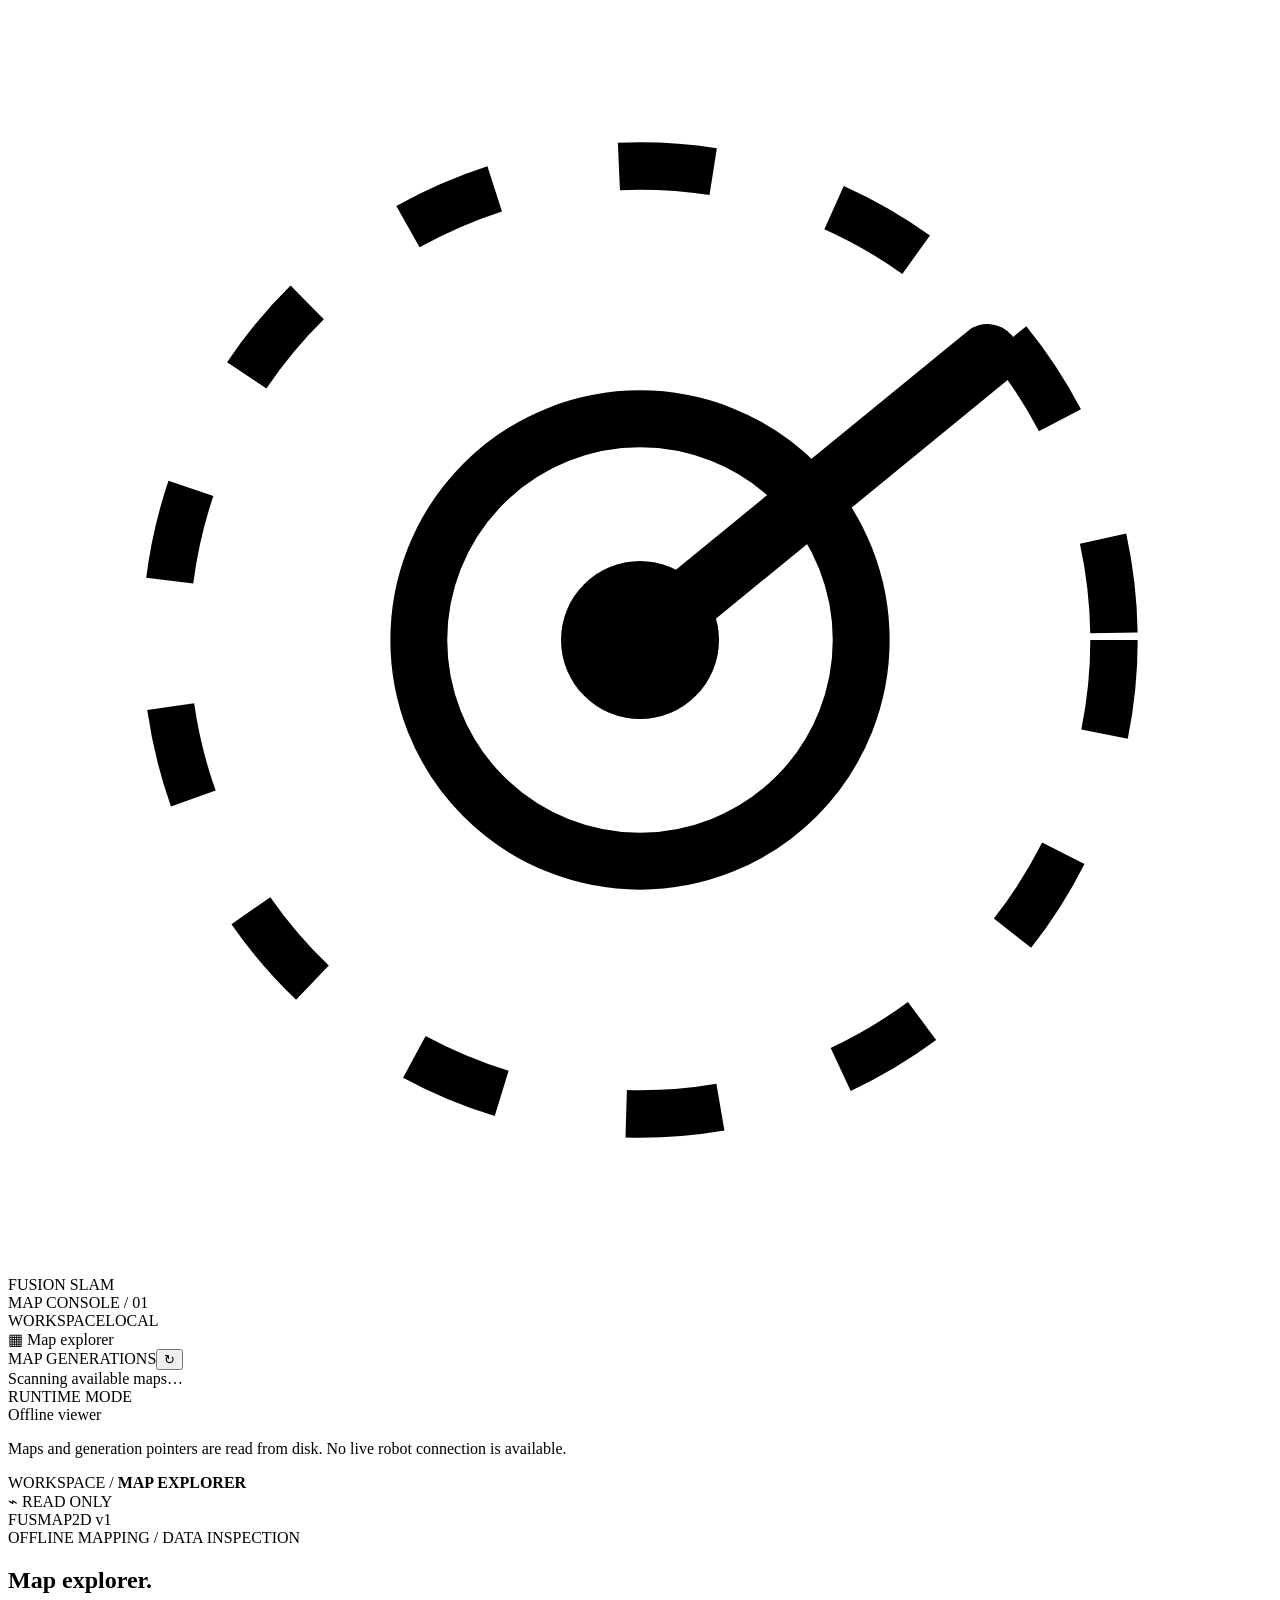
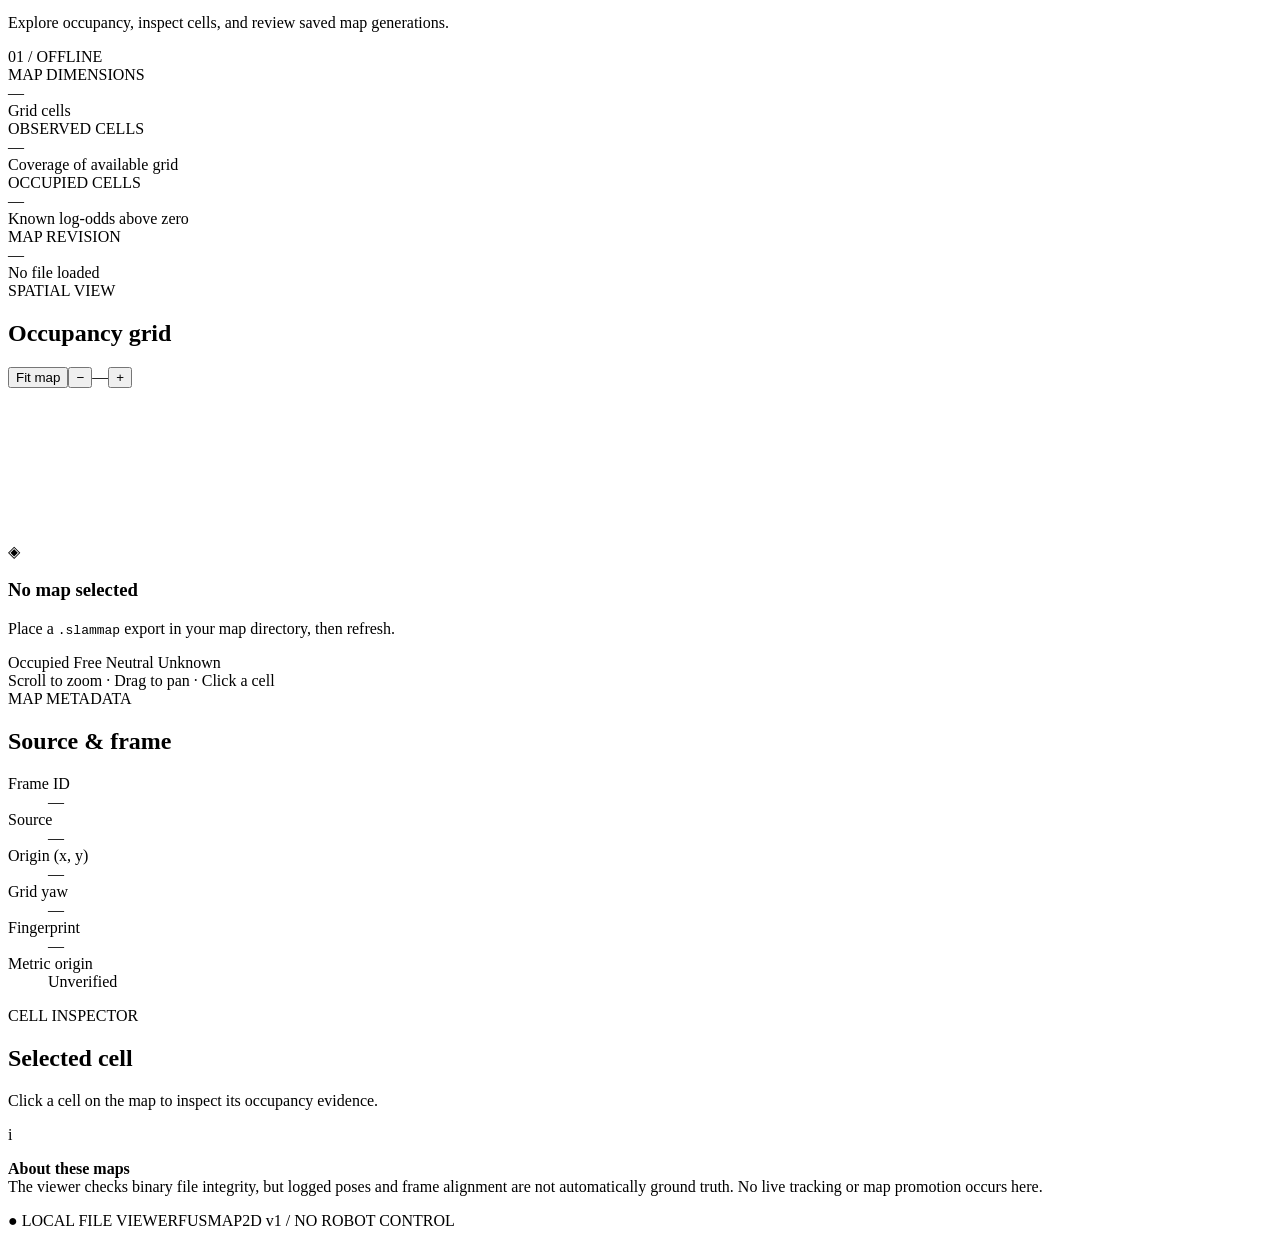
==== apps/demo/web/static/index.html @ 89f3519d "refactor(demo): relocate map viewer into apps/demo and add root Docker build/test/demo stages" ====
<!doctype html>
<html lang="en">
<head>
  <meta charset="utf-8">
  <meta name="viewport" content="width=device-width, initial-scale=1">
  <meta name="theme-color" content="#091322">
  <title>2D Fusion SLAM — Map Console</title>
  <link rel="stylesheet" href="/styles.css">
  <script src="/app.js" defer></script>
</head>
<body>
  <div class="app-shell">
    <aside class="sidebar" aria-label="Map navigation">
      <div class="brand">
        <div class="brand-mark" aria-hidden="true">
          <svg viewBox="0 0 40 40" fill="none"><circle cx="20" cy="20" r="15" stroke="currentColor" stroke-width="1.5" stroke-dasharray="3 4"/><circle cx="20" cy="20" r="7" stroke="currentColor" stroke-width="1.8"/><path d="M20 20 31 11" stroke="currentColor" stroke-width="2" stroke-linecap="round"/><circle cx="20" cy="20" r="2.5" fill="currentColor"/></svg>
        </div>
        <div><div class="brand-name">FUSION <span>SLAM</span></div><div class="brand-caption">MAP CONSOLE / 01</div></div>
      </div>
      <div class="sidebar-section">
        <div class="label-heading"><span>WORKSPACE</span><span class="tiny-tag">LOCAL</span></div>
        <div class="nav-active"><span class="nav-icon">▦</span> Map explorer <span class="nav-marker"></span></div>
      </div>
      <div class="sidebar-section maps-section">
        <div class="section-heading"><span>MAP GENERATIONS</span><button id="refresh" class="icon-btn" type="button" aria-label="Refresh map directory" title="Refresh map directory">↻</button></div>
        <div id="map-list" class="map-list" aria-live="polite"><div class="list-placeholder">Scanning available maps…</div></div>
      </div>
      <div class="side-footer">
        <div class="side-footer-eyebrow">RUNTIME MODE</div>
        <div class="offline-status"><span class="pulse-dot"></span> Offline viewer</div>
        <p>Maps and generation pointers are read from disk. No live robot connection is available.</p>
      </div>
    </aside>

    <main class="main-area">
      <header class="topbar">
        <div class="breadcrumb">WORKSPACE <span>/</span> <strong>MAP EXPLORER</strong></div>
        <div class="top-actions"><div class="read-only-pill"><span class="lock-icon" aria-hidden="true">⌁</span> READ ONLY</div><div id="clock-status" class="top-status">FUSMAP2D v1</div></div>
      </header>
      <div class="workspace">
        <section class="heading-block">
          <div class="eyebrow">OFFLINE MAPPING / DATA INSPECTION</div>
          <div class="title-line"><div><h1>Map explorer<span class="accent-dot">.</span></h1><p>Explore occupancy, inspect cells, and review saved map generations.</p></div><span class="mode-label">01 / OFFLINE</span></div>
        </section>
        <div id="warning" class="warning" role="status" hidden></div>
        <section class="summary-grid" aria-label="Map statistics">
          <div class="stat"><span class="stat-label">MAP DIMENSIONS</span><div class="stat-value" id="stat-size">—</div><span class="stat-sub" id="stat-resolution">Grid cells</span></div>
          <div class="stat"><span class="stat-label">OBSERVED CELLS</span><div class="stat-value" id="stat-known">—</div><span class="stat-sub" id="stat-known-fraction">Coverage of available grid</span></div>
          <div class="stat"><span class="stat-label">OCCUPIED CELLS</span><div class="stat-value" id="stat-occupied">—</div><span class="stat-sub">Known log-odds above zero</span></div>
          <div class="stat"><span class="stat-label">MAP REVISION</span><div class="stat-value" id="stat-revision">—</div><span class="stat-sub" id="stat-verified">No file loaded</span></div>
        </section>
        <section class="content-grid">
          <div class="map-panel">
            <div class="panel-header"><div><div class="panel-kicker">SPATIAL VIEW</div><h2 id="map-title">Occupancy grid</h2></div><div class="map-tools"><button id="fit" class="tool-button" title="Fit map to view" type="button">Fit map</button><button id="zoom-out" class="tool-button square" title="Zoom out" aria-label="Zoom out" type="button">−</button><span id="zoom-readout" class="zoom-readout">—</span><button id="zoom-in" class="tool-button square" title="Zoom in" aria-label="Zoom in" type="button">+</button></div></div>
            <div id="map-stage" class="map-stage" tabindex="0" aria-label="Interactive map; drag to pan, scroll to zoom, click to inspect a cell">
              <canvas id="map-canvas" role="img" aria-label="Rendered authoritative occupancy map"></canvas>
              <div id="map-empty" class="map-empty"><div class="empty-graphic"><span>◈</span><span class="orbit"></span></div><h3>No map selected</h3><p>Place a <code>.slammap</code> export in your map directory, then refresh.</p></div>
              <div class="map-overlay" id="map-overlay" hidden><span class="overlay-dot"></span> GRID FRAME · Y UP</div>
            </div>
            <div class="map-foot"><div class="legend"><span><i class="key occupied"></i> Occupied</span><span><i class="key free"></i> Free</span><span><i class="key uncertain"></i> Neutral</span><span><i class="key unknown"></i> Unknown</span></div><div class="map-hint">Scroll to zoom · Drag to pan · Click a cell</div></div>
          </div>
          <aside class="inspector">
            <section class="detail-card"><div class="panel-kicker">MAP METADATA</div><h2>Source &amp; frame</h2><dl class="detail-list"><div><dt>Frame ID</dt><dd id="meta-frame">—</dd></div><div><dt>Source</dt><dd id="meta-source">—</dd></div><div><dt>Origin (x, y)</dt><dd id="meta-origin">—</dd></div><div><dt>Grid yaw</dt><dd id="meta-yaw">—</dd></div><div><dt>Fingerprint</dt><dd id="meta-fingerprint" class="monospace">—</dd></div><div><dt>Metric origin</dt><dd id="meta-calibrated">Unverified</dd></div></dl></section>
            <section class="detail-card cell-card"><div class="panel-kicker">CELL INSPECTOR</div><h2>Selected cell</h2><p class="cell-prompt" id="cell-prompt">Click a cell on the map to inspect its occupancy evidence.</p><dl class="detail-list" id="cell-details" hidden><div><dt>Grid coordinates</dt><dd id="cell-xy">—</dd></div><div><dt>World coordinates</dt><dd id="cell-world">—</dd></div><div><dt>Observed</dt><dd id="cell-observed">—</dd></div><div><dt>Occupancy probability</dt><dd id="cell-prob">—</dd></div><div><dt>Log-odds</dt><dd id="cell-logodds">—</dd></div></dl></section>
            <section class="notice-card"><div class="notice-dot">i</div><p><strong>About these maps</strong><br>The viewer checks binary file integrity, but logged poses and frame alignment are not automatically ground truth. No live tracking or map promotion occurs here.</p></section>
          </aside>
        </section>
        <footer class="bottom-bar"><span><span class="green-dot">●</span> LOCAL FILE VIEWER</span><span>FUSMAP2D v1 <span class="sep">/</span> NO ROBOT CONTROL</span></footer>
      </div>
    </main>
  </div>
</body>
</html>
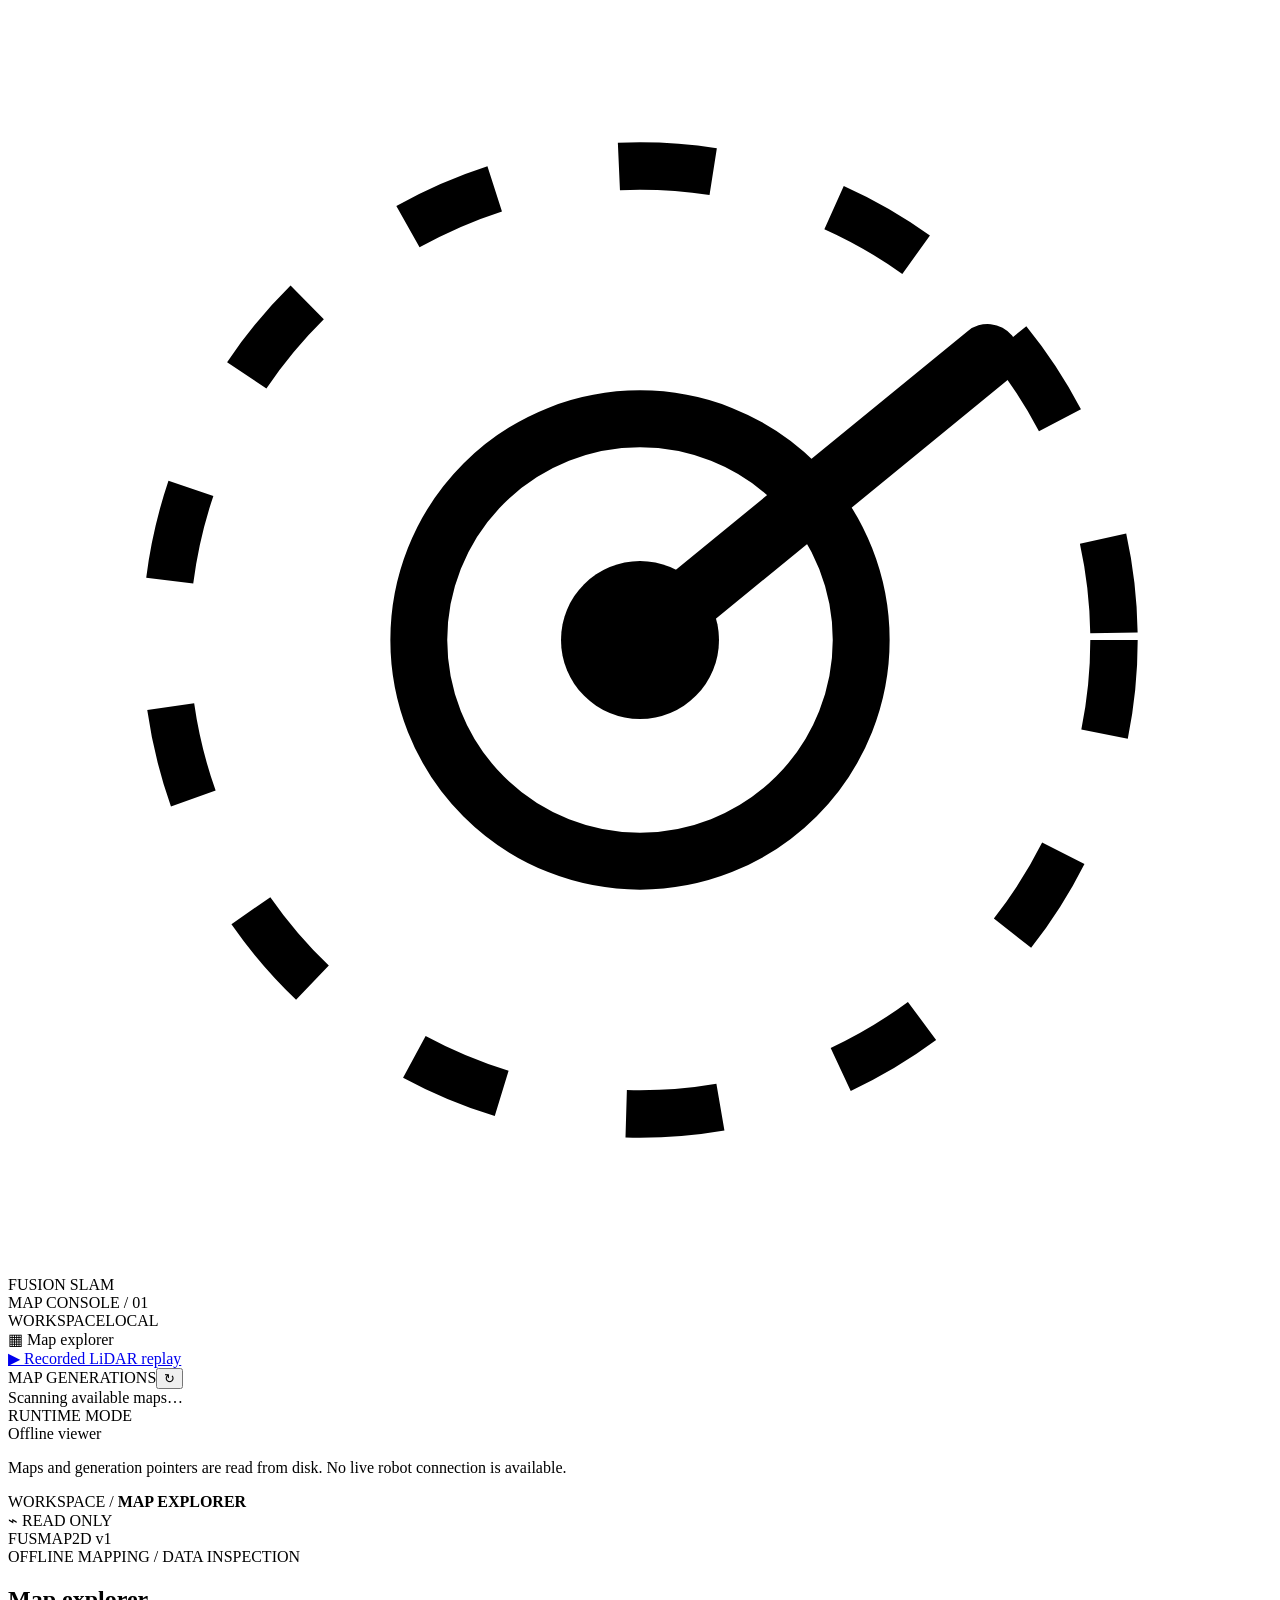
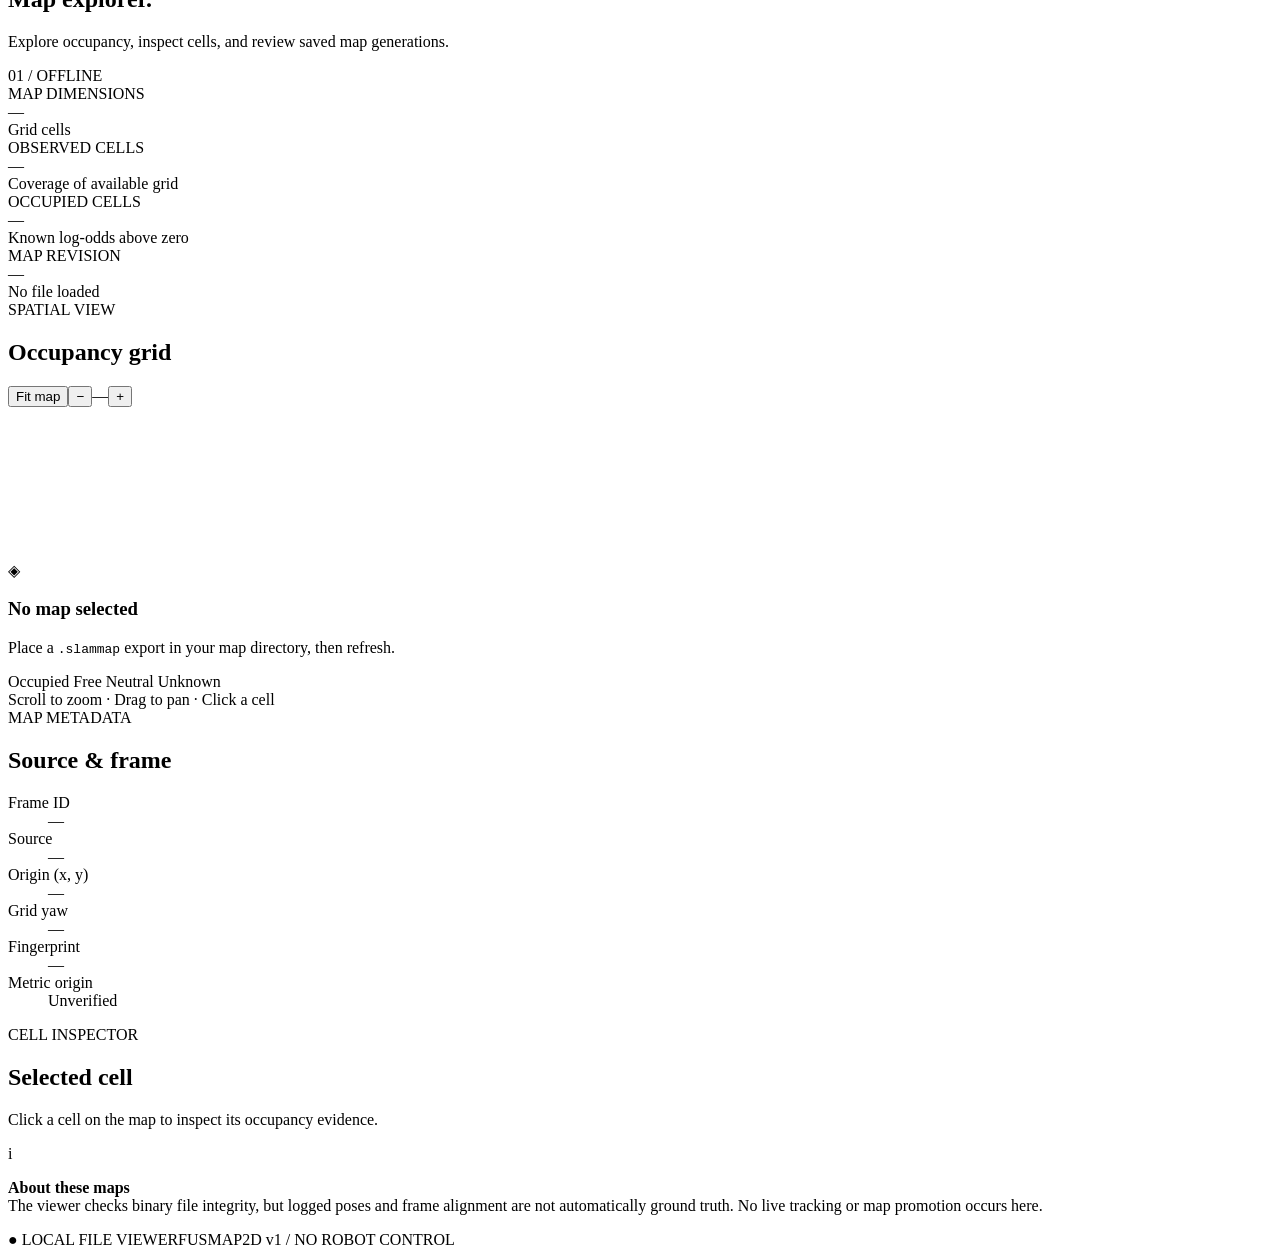
==== commit 02f3cc2d: "feat(demo): interactive CARMEN LiDAR session replay with bounded read-only API" ====
--- a/apps/demo/web/static/index.html
+++ b/apps/demo/web/static/index.html
@@ -19,7 +19,7 @@
       </div>
       <div class="sidebar-section">
         <div class="label-heading"><span>WORKSPACE</span><span class="tiny-tag">LOCAL</span></div>
-        <div class="nav-active"><span class="nav-icon">▦</span> Map explorer <span class="nav-marker"></span></div>
+        <div class="nav-active"><span class="nav-icon">▦</span> Map explorer <span class="nav-marker"></span></div><a class="replay-nav" href="/replay">▶ Recorded LiDAR replay</a>
       </div>
       <div class="sidebar-section maps-section">
         <div class="section-heading"><span>MAP GENERATIONS</span><button id="refresh" class="icon-btn" type="button" aria-label="Refresh map directory" title="Refresh map directory">↻</button></div>
@@ -43,6 +43,7 @@
           <div class="title-line"><div><h1>Map explorer<span class="accent-dot">.</span></h1><p>Explore occupancy, inspect cells, and review saved map generations.</p></div><span class="mode-label">01 / OFFLINE</span></div>
         </section>
         <div id="warning" class="warning" role="status" hidden></div>
+        <div id="synthetic-note" class="synthetic-note" role="status" hidden>Sample map — schematic synthetic workshop, not measured LiDAR or a verified world frame. Replace it with your own .slammap file.</div>
         <section class="summary-grid" aria-label="Map statistics">
           <div class="stat"><span class="stat-label">MAP DIMENSIONS</span><div class="stat-value" id="stat-size">—</div><span class="stat-sub" id="stat-resolution">Grid cells</span></div>
           <div class="stat"><span class="stat-label">OBSERVED CELLS</span><div class="stat-value" id="stat-known">—</div><span class="stat-sub" id="stat-known-fraction">Coverage of available grid</span></div>
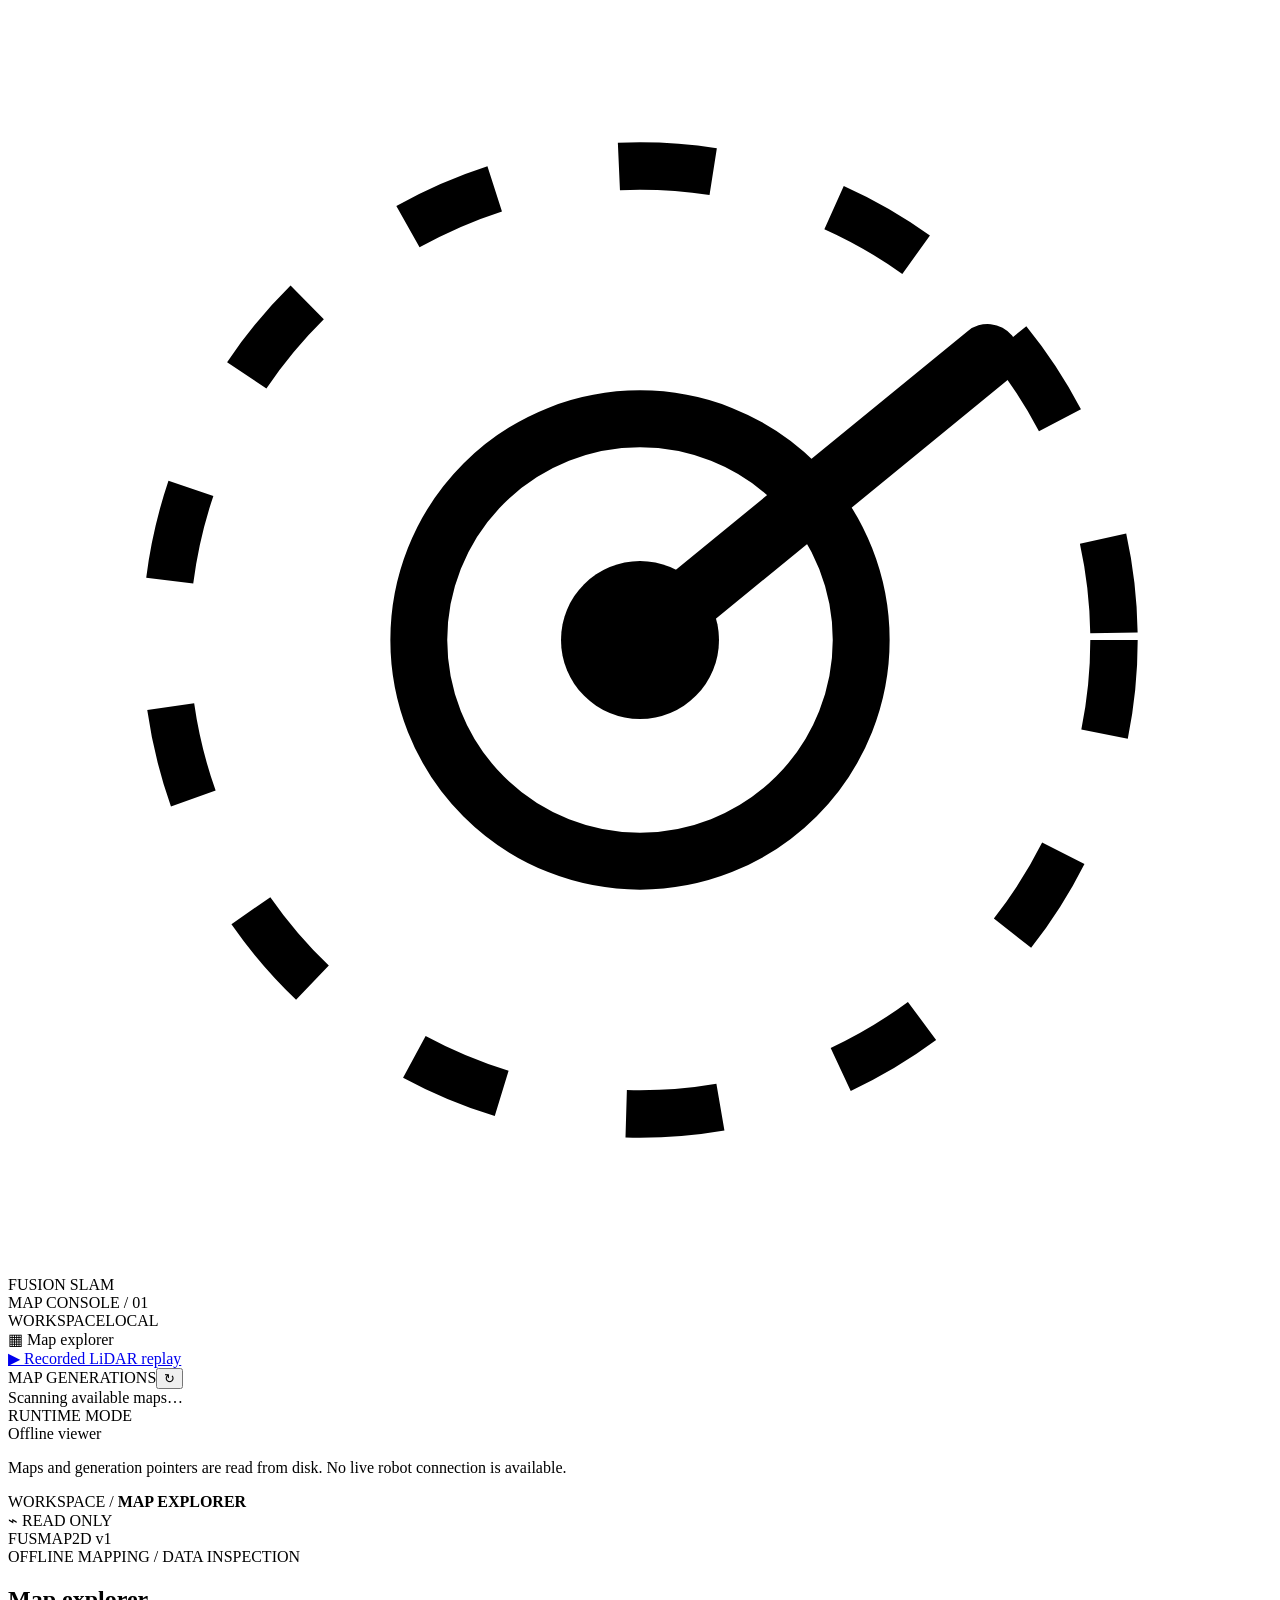
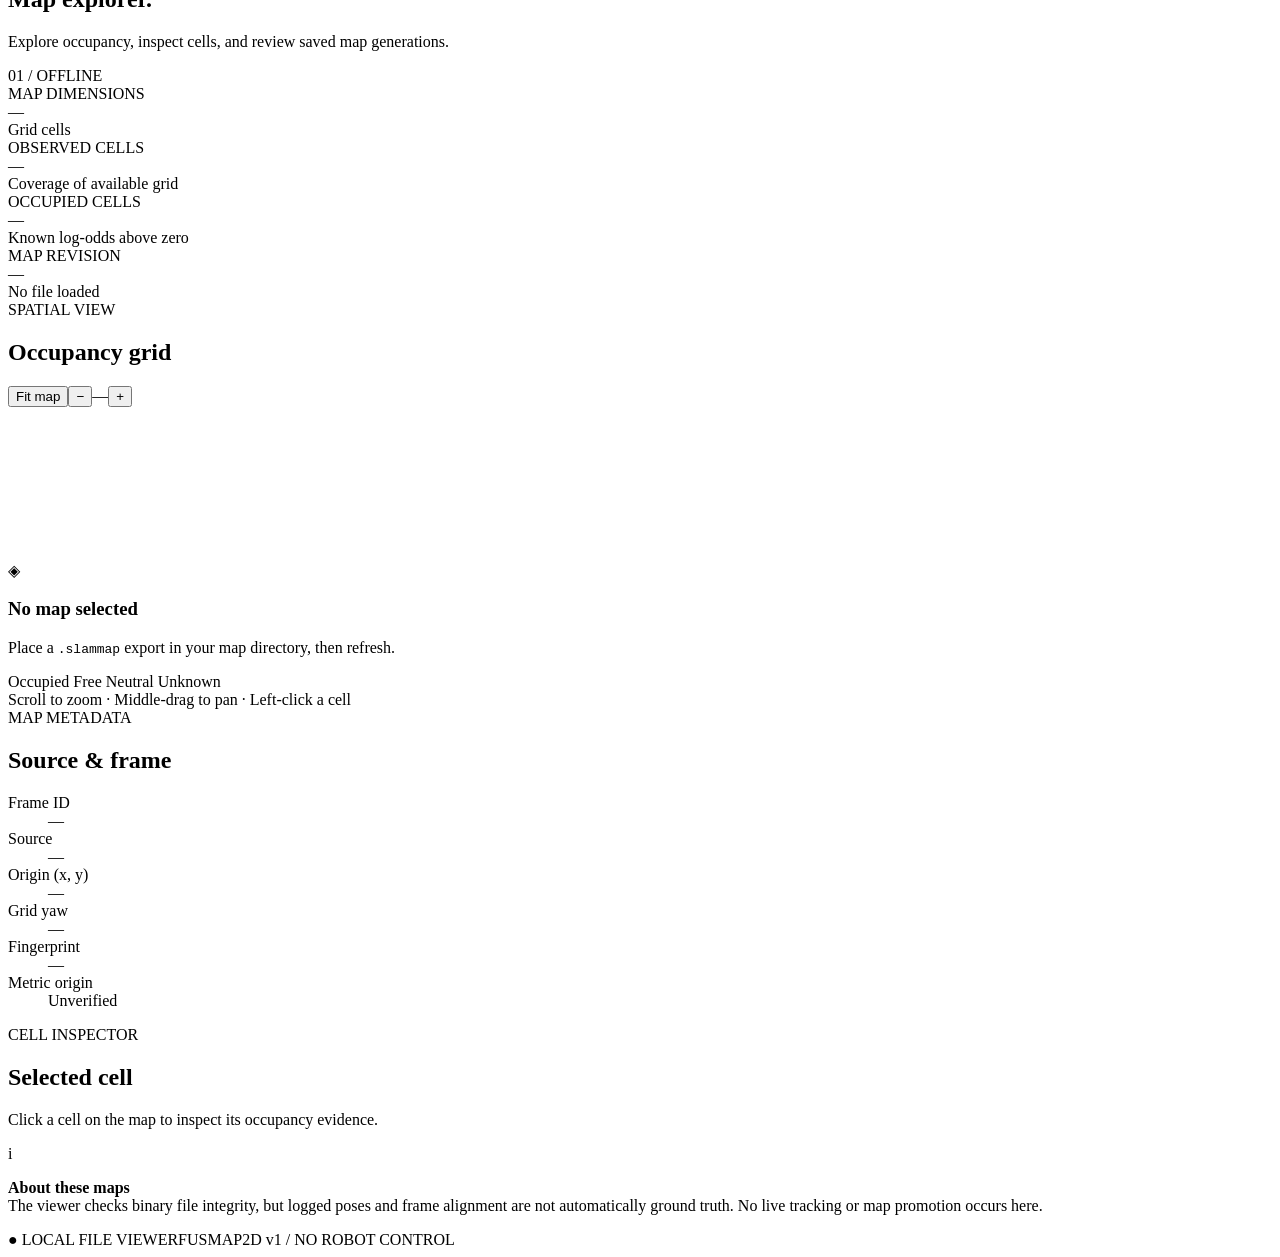
==== commit b2199dff: "Fix Docker builds, viewer interactions and synthetic scan geometry Validate Ubuntu Ceres/GTSAM depen" ====
--- a/apps/demo/web/static/index.html
+++ b/apps/demo/web/static/index.html
@@ -53,12 +53,12 @@
         <section class="content-grid">
           <div class="map-panel">
             <div class="panel-header"><div><div class="panel-kicker">SPATIAL VIEW</div><h2 id="map-title">Occupancy grid</h2></div><div class="map-tools"><button id="fit" class="tool-button" title="Fit map to view" type="button">Fit map</button><button id="zoom-out" class="tool-button square" title="Zoom out" aria-label="Zoom out" type="button">−</button><span id="zoom-readout" class="zoom-readout">—</span><button id="zoom-in" class="tool-button square" title="Zoom in" aria-label="Zoom in" type="button">+</button></div></div>
-            <div id="map-stage" class="map-stage" tabindex="0" aria-label="Interactive map; drag to pan, scroll to zoom, click to inspect a cell">
+            <div id="map-stage" class="map-stage" tabindex="0" aria-label="Interactive map; middle-drag to pan, scroll to zoom, left-click to inspect a cell">
               <canvas id="map-canvas" role="img" aria-label="Rendered authoritative occupancy map"></canvas>
               <div id="map-empty" class="map-empty"><div class="empty-graphic"><span>◈</span><span class="orbit"></span></div><h3>No map selected</h3><p>Place a <code>.slammap</code> export in your map directory, then refresh.</p></div>
               <div class="map-overlay" id="map-overlay" hidden><span class="overlay-dot"></span> GRID FRAME · Y UP</div>
             </div>
-            <div class="map-foot"><div class="legend"><span><i class="key occupied"></i> Occupied</span><span><i class="key free"></i> Free</span><span><i class="key uncertain"></i> Neutral</span><span><i class="key unknown"></i> Unknown</span></div><div class="map-hint">Scroll to zoom · Drag to pan · Click a cell</div></div>
+            <div class="map-foot"><div class="legend"><span><i class="key occupied"></i> Occupied</span><span><i class="key free"></i> Free</span><span><i class="key uncertain"></i> Neutral</span><span><i class="key unknown"></i> Unknown</span></div><div class="map-hint">Scroll to zoom · Middle-drag to pan · Left-click a cell</div></div>
           </div>
           <aside class="inspector">
             <section class="detail-card"><div class="panel-kicker">MAP METADATA</div><h2>Source &amp; frame</h2><dl class="detail-list"><div><dt>Frame ID</dt><dd id="meta-frame">—</dd></div><div><dt>Source</dt><dd id="meta-source">—</dd></div><div><dt>Origin (x, y)</dt><dd id="meta-origin">—</dd></div><div><dt>Grid yaw</dt><dd id="meta-yaw">—</dd></div><div><dt>Fingerprint</dt><dd id="meta-fingerprint" class="monospace">—</dd></div><div><dt>Metric origin</dt><dd id="meta-calibrated">Unverified</dd></div></dl></section>
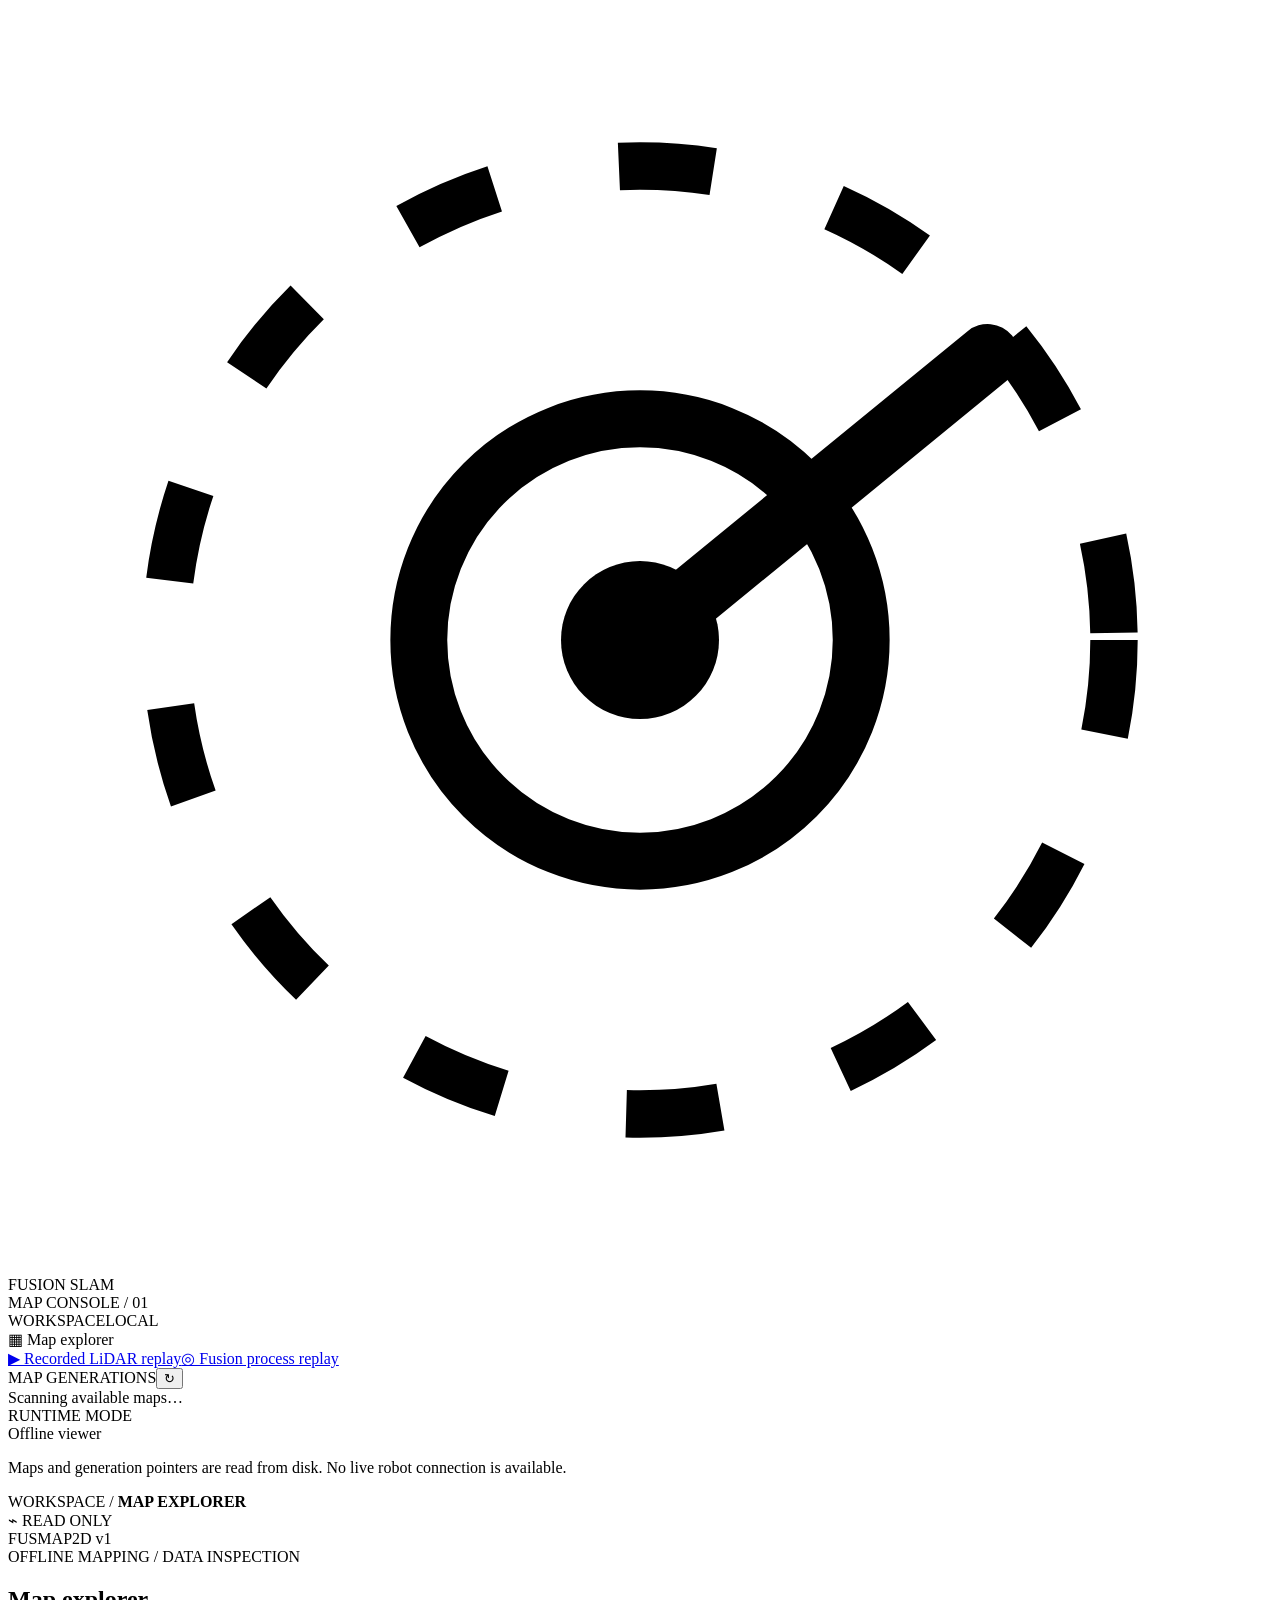
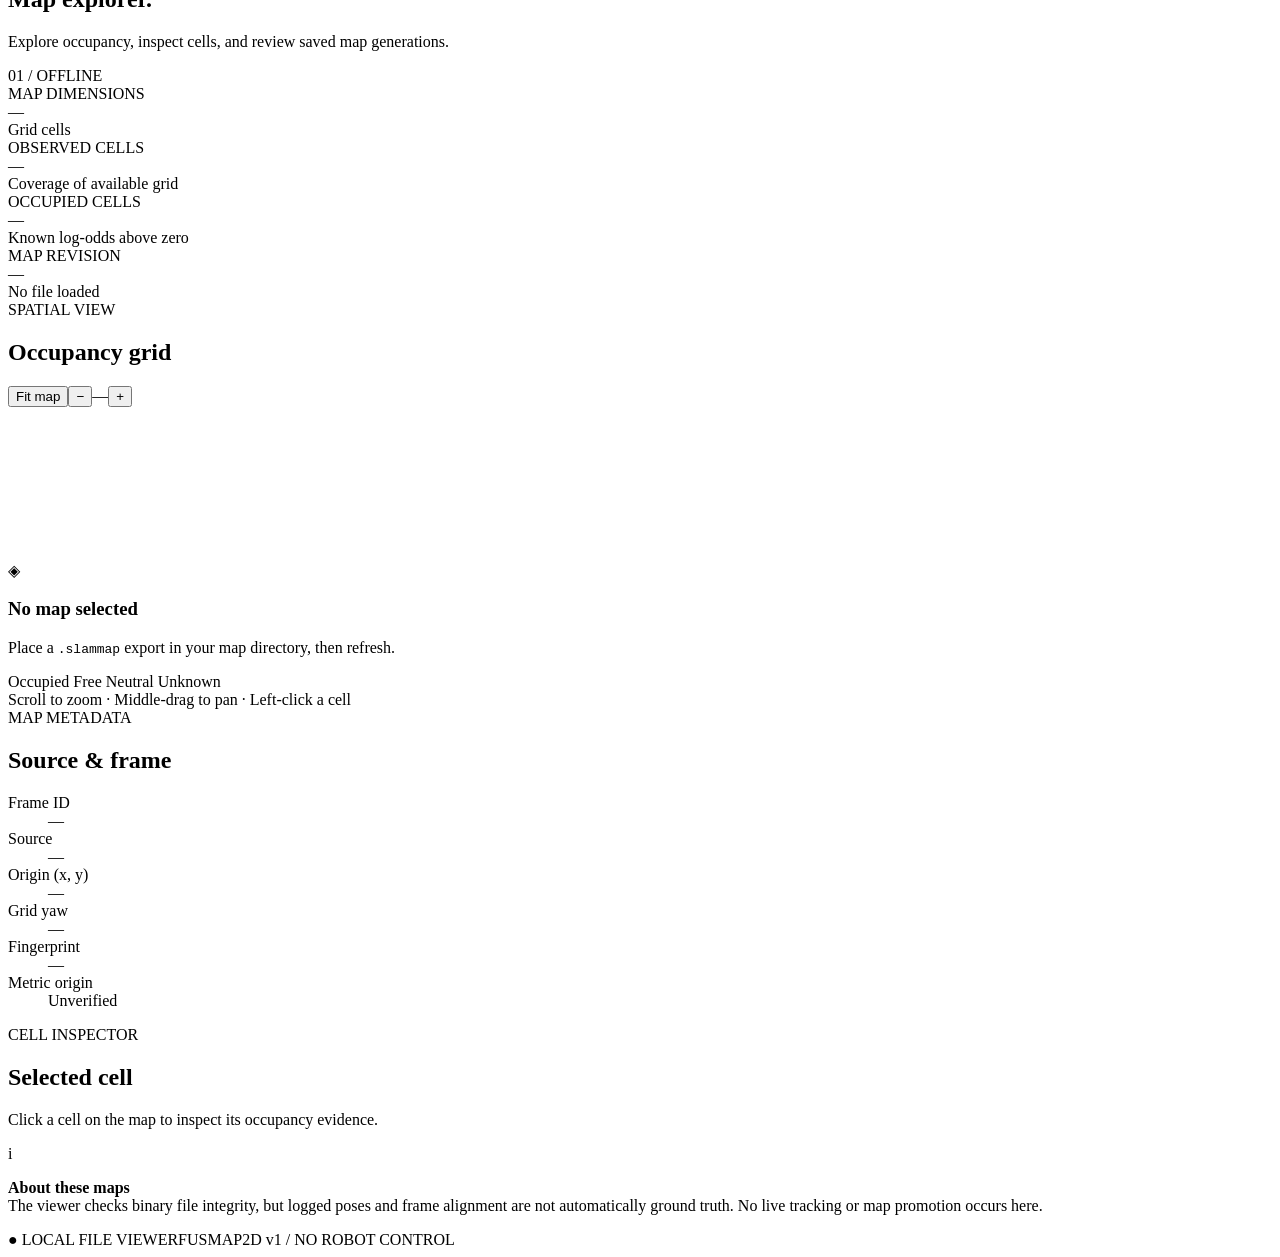
==== commit 59b1b567: "feat(web): link Fusion Replay from map explorer and recorded LiDAR replay" ====
--- a/apps/demo/web/static/index.html
+++ b/apps/demo/web/static/index.html
@@ -19,7 +19,7 @@
       </div>
       <div class="sidebar-section">
         <div class="label-heading"><span>WORKSPACE</span><span class="tiny-tag">LOCAL</span></div>
-        <div class="nav-active"><span class="nav-icon">▦</span> Map explorer <span class="nav-marker"></span></div><a class="replay-nav" href="/replay">▶ Recorded LiDAR replay</a>
+        <div class="nav-active"><span class="nav-icon">▦</span> Map explorer <span class="nav-marker"></span></div><a class="replay-nav" href="/replay">▶ Recorded LiDAR replay</a><a class="replay-nav" href="/fusion">◎ Fusion process replay</a>
       </div>
       <div class="sidebar-section maps-section">
         <div class="section-heading"><span>MAP GENERATIONS</span><button id="refresh" class="icon-btn" type="button" aria-label="Refresh map directory" title="Refresh map directory">↻</button></div>
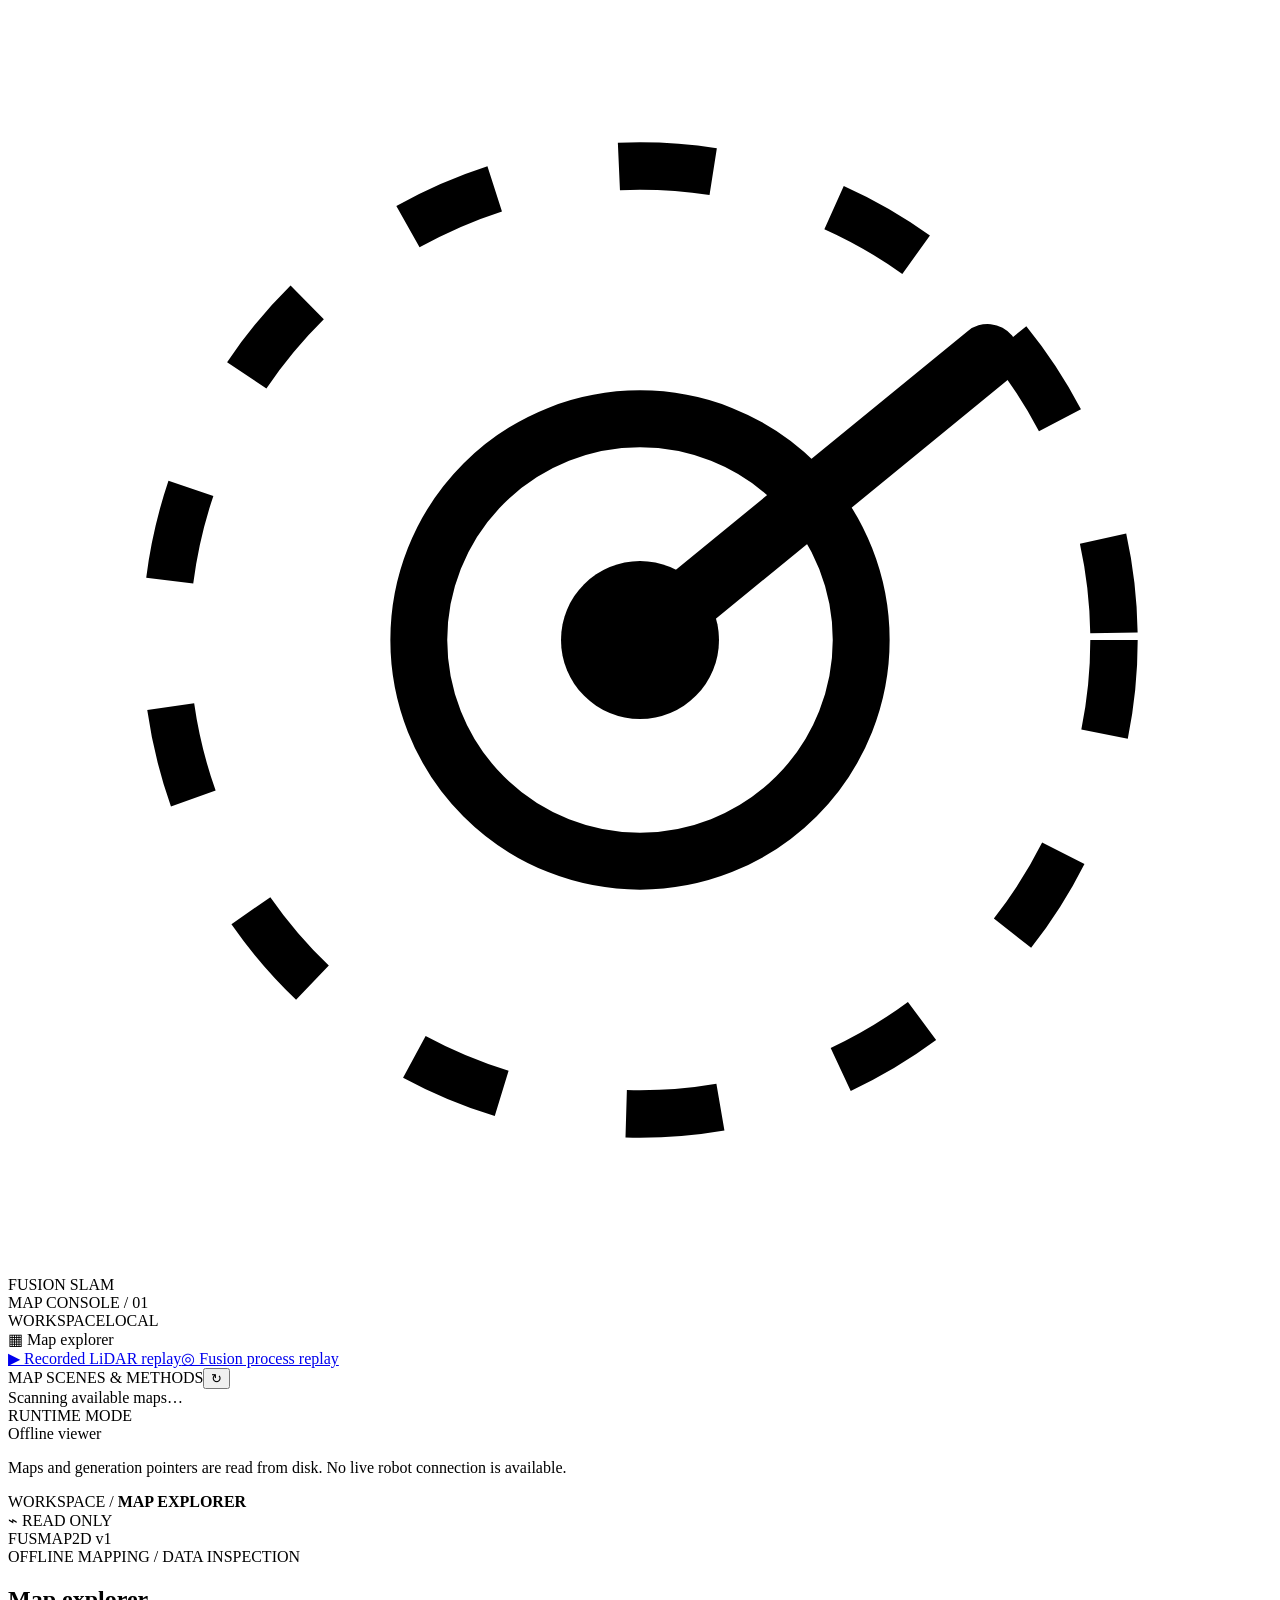
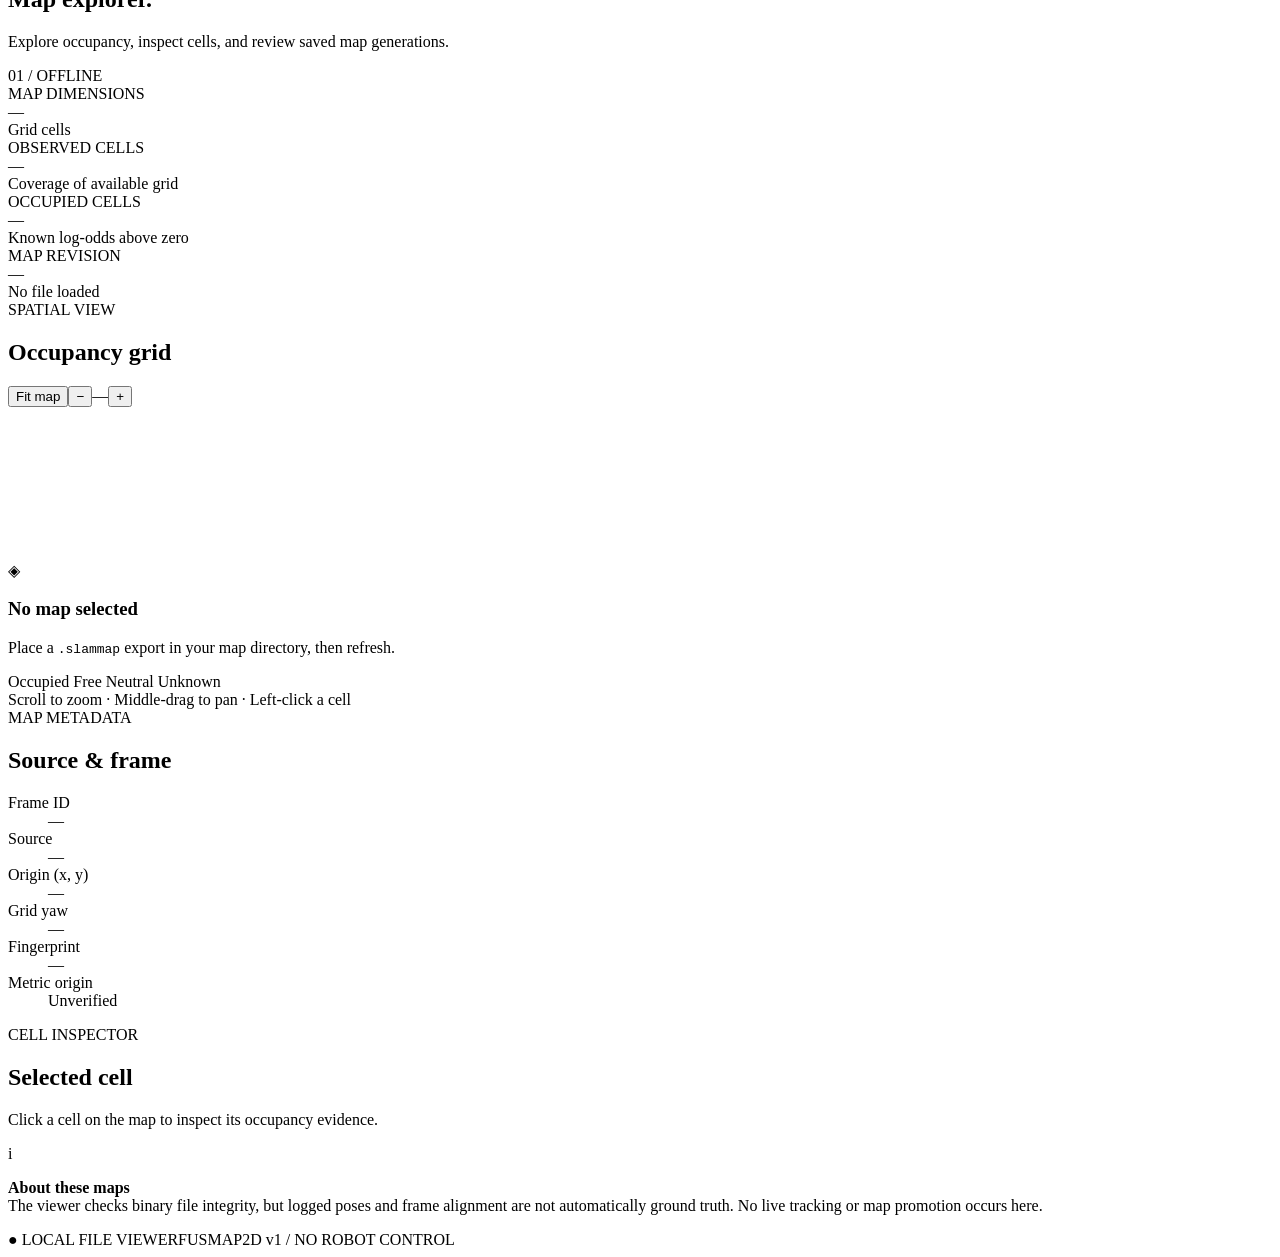
==== commit 2ac6feb2: "ux(map): describe hierarchical scene/method map selector in sidebar heading" ====
--- a/apps/demo/web/static/index.html
+++ b/apps/demo/web/static/index.html
@@ -22,7 +22,7 @@
         <div class="nav-active"><span class="nav-icon">▦</span> Map explorer <span class="nav-marker"></span></div><a class="replay-nav" href="/replay">▶ Recorded LiDAR replay</a><a class="replay-nav" href="/fusion">◎ Fusion process replay</a>
       </div>
       <div class="sidebar-section maps-section">
-        <div class="section-heading"><span>MAP GENERATIONS</span><button id="refresh" class="icon-btn" type="button" aria-label="Refresh map directory" title="Refresh map directory">↻</button></div>
+        <div class="section-heading"><span>MAP SCENES &amp; METHODS</span><button id="refresh" class="icon-btn" type="button" aria-label="Refresh map directory" title="Refresh map directory">↻</button></div>
         <div id="map-list" class="map-list" aria-live="polite"><div class="list-placeholder">Scanning available maps…</div></div>
       </div>
       <div class="side-footer">
@@ -44,6 +44,7 @@
         </section>
         <div id="warning" class="warning" role="status" hidden></div>
         <div id="synthetic-note" class="synthetic-note" role="status" hidden>Sample map — schematic synthetic workshop, not measured LiDAR or a verified world frame. Replace it with your own .slammap file.</div>
+        <div id="fusion-map-note" class="synthetic-note" role="status" hidden>Fusion result — final estimated synthetic occupancy map produced by the offline pipeline. Not intermediate replay state or independently measured real-world truth. View the acquisition and matcher decisions in <a href="/fusion">Fusion Replay</a>.</div>
         <section class="summary-grid" aria-label="Map statistics">
           <div class="stat"><span class="stat-label">MAP DIMENSIONS</span><div class="stat-value" id="stat-size">—</div><span class="stat-sub" id="stat-resolution">Grid cells</span></div>
           <div class="stat"><span class="stat-label">OBSERVED CELLS</span><div class="stat-value" id="stat-known">—</div><span class="stat-sub" id="stat-known-fraction">Coverage of available grid</span></div>
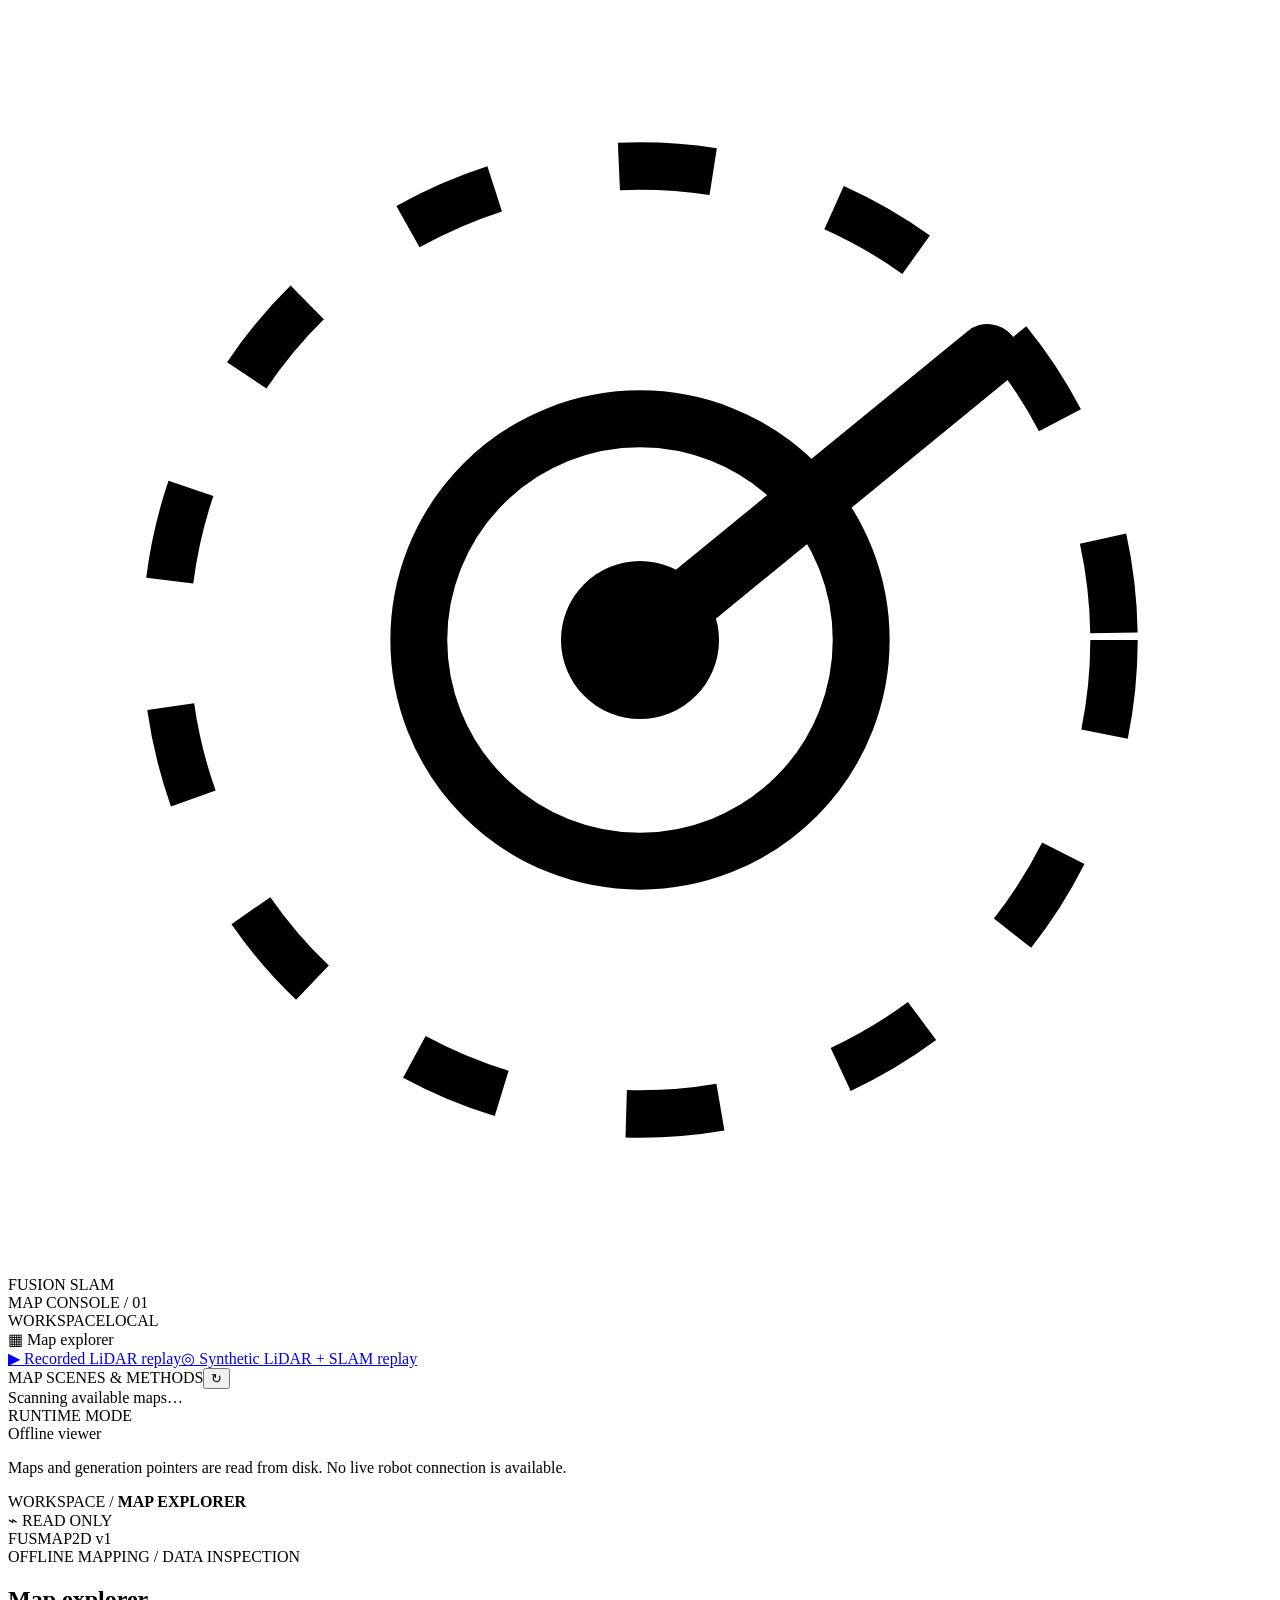
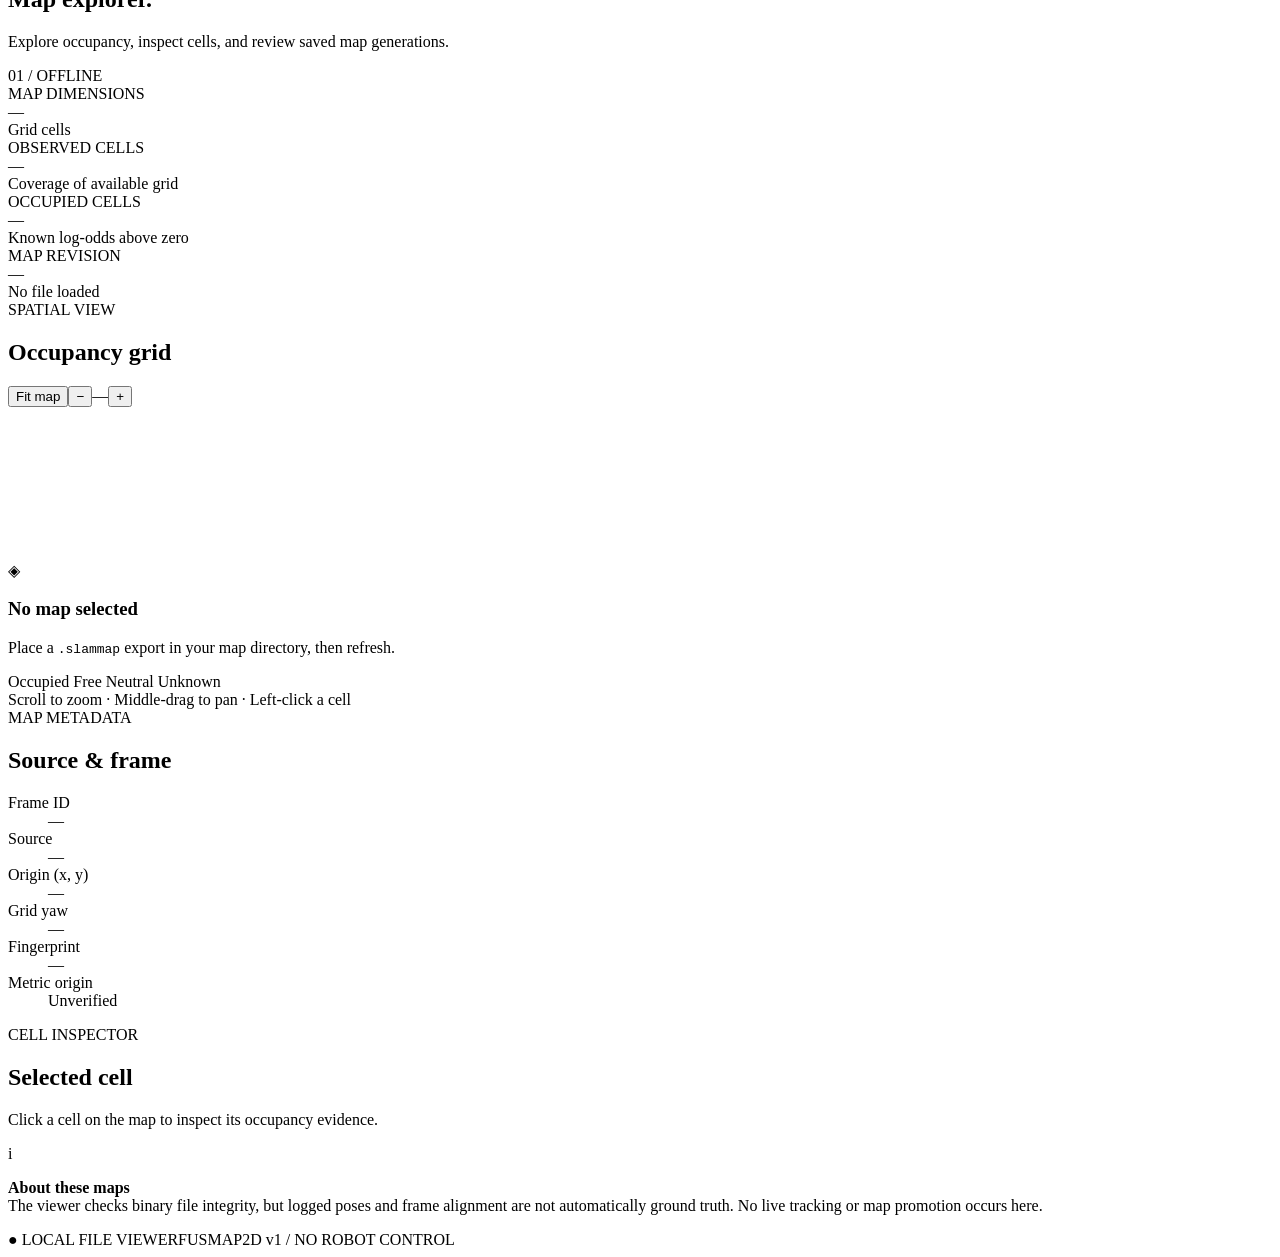
==== commit 6e03eb81: "docs(web): clearly advertise synthetic LiDAR and SLAM replay navigation" ====
--- a/apps/demo/web/static/index.html
+++ b/apps/demo/web/static/index.html
@@ -19,7 +19,7 @@
       </div>
       <div class="sidebar-section">
         <div class="label-heading"><span>WORKSPACE</span><span class="tiny-tag">LOCAL</span></div>
-        <div class="nav-active"><span class="nav-icon">▦</span> Map explorer <span class="nav-marker"></span></div><a class="replay-nav" href="/replay">▶ Recorded LiDAR replay</a><a class="replay-nav" href="/fusion">◎ Fusion process replay</a>
+        <div class="nav-active"><span class="nav-icon">▦</span> Map explorer <span class="nav-marker"></span></div><a class="replay-nav" href="/replay">▶ Recorded LiDAR replay</a><a class="replay-nav" href="/fusion?view=slam">◎ Synthetic LiDAR + SLAM replay</a>
       </div>
       <div class="sidebar-section maps-section">
         <div class="section-heading"><span>MAP SCENES &amp; METHODS</span><button id="refresh" class="icon-btn" type="button" aria-label="Refresh map directory" title="Refresh map directory">↻</button></div>
